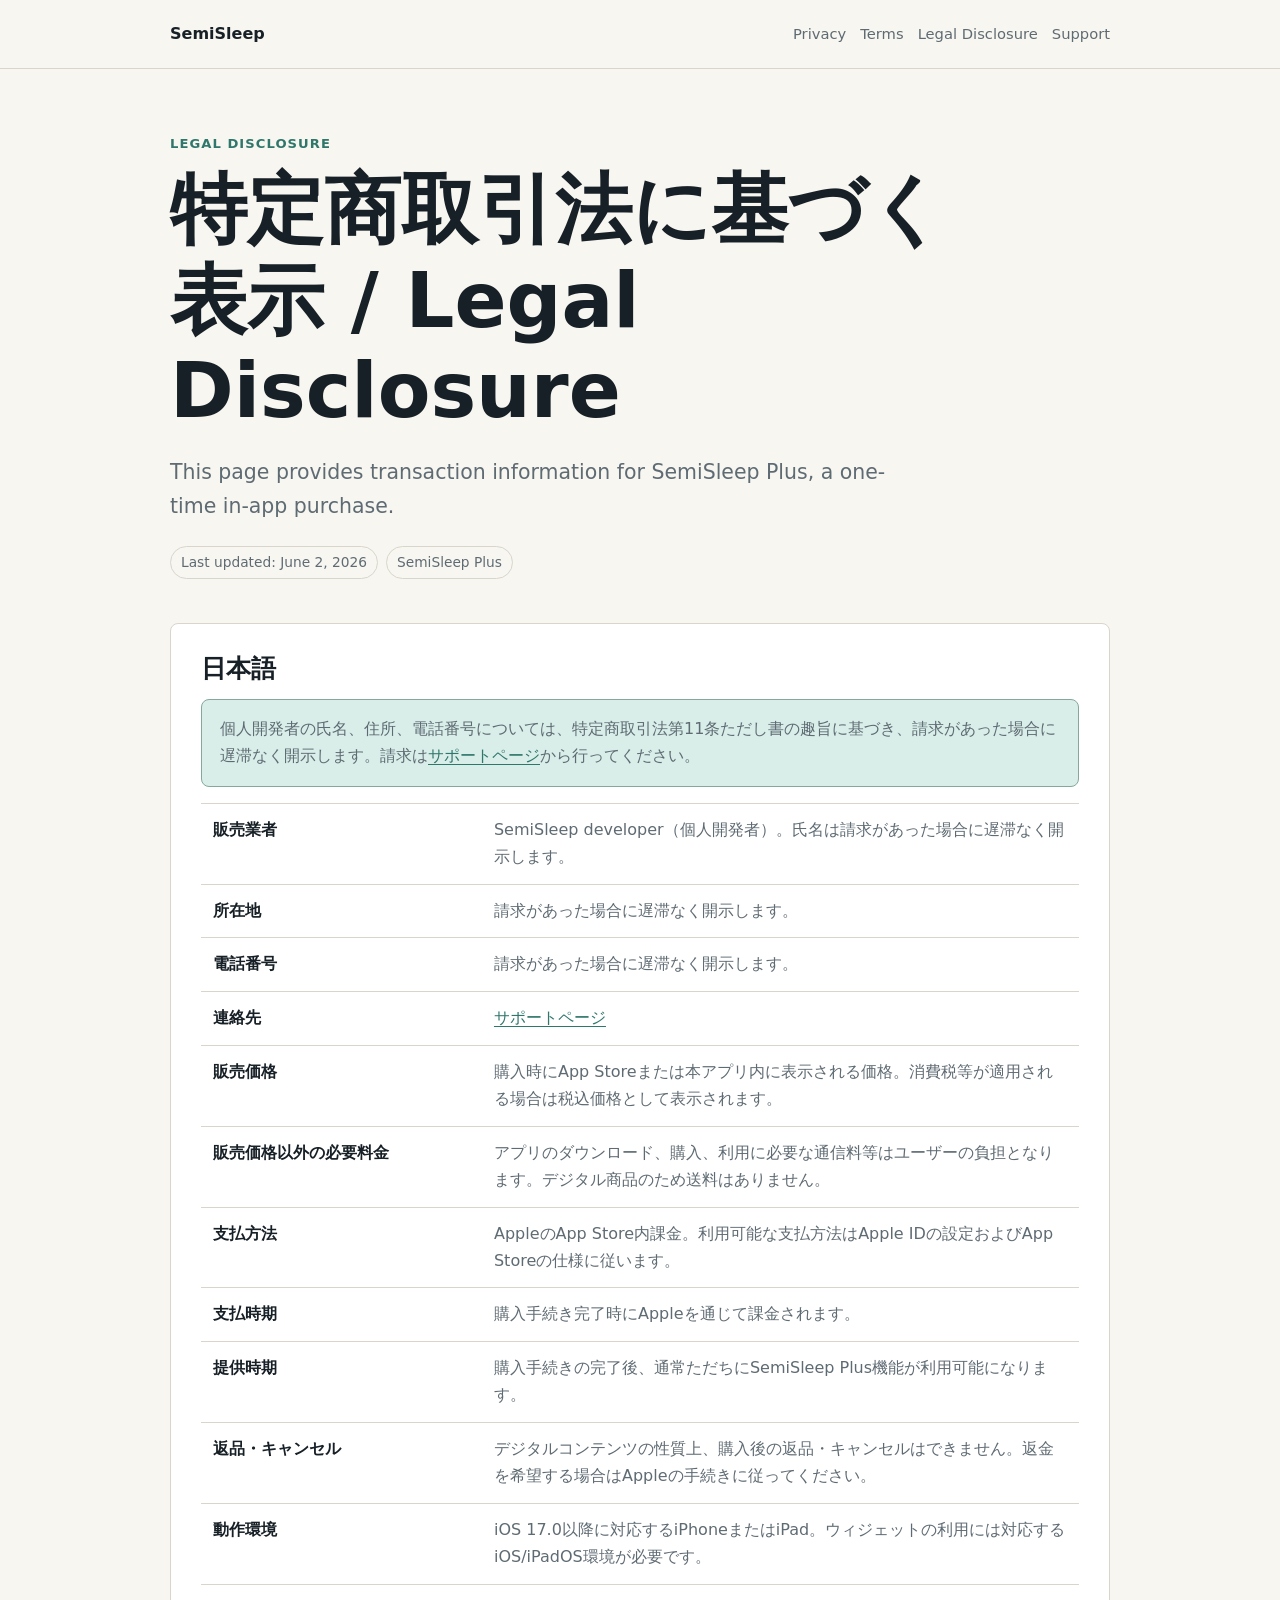
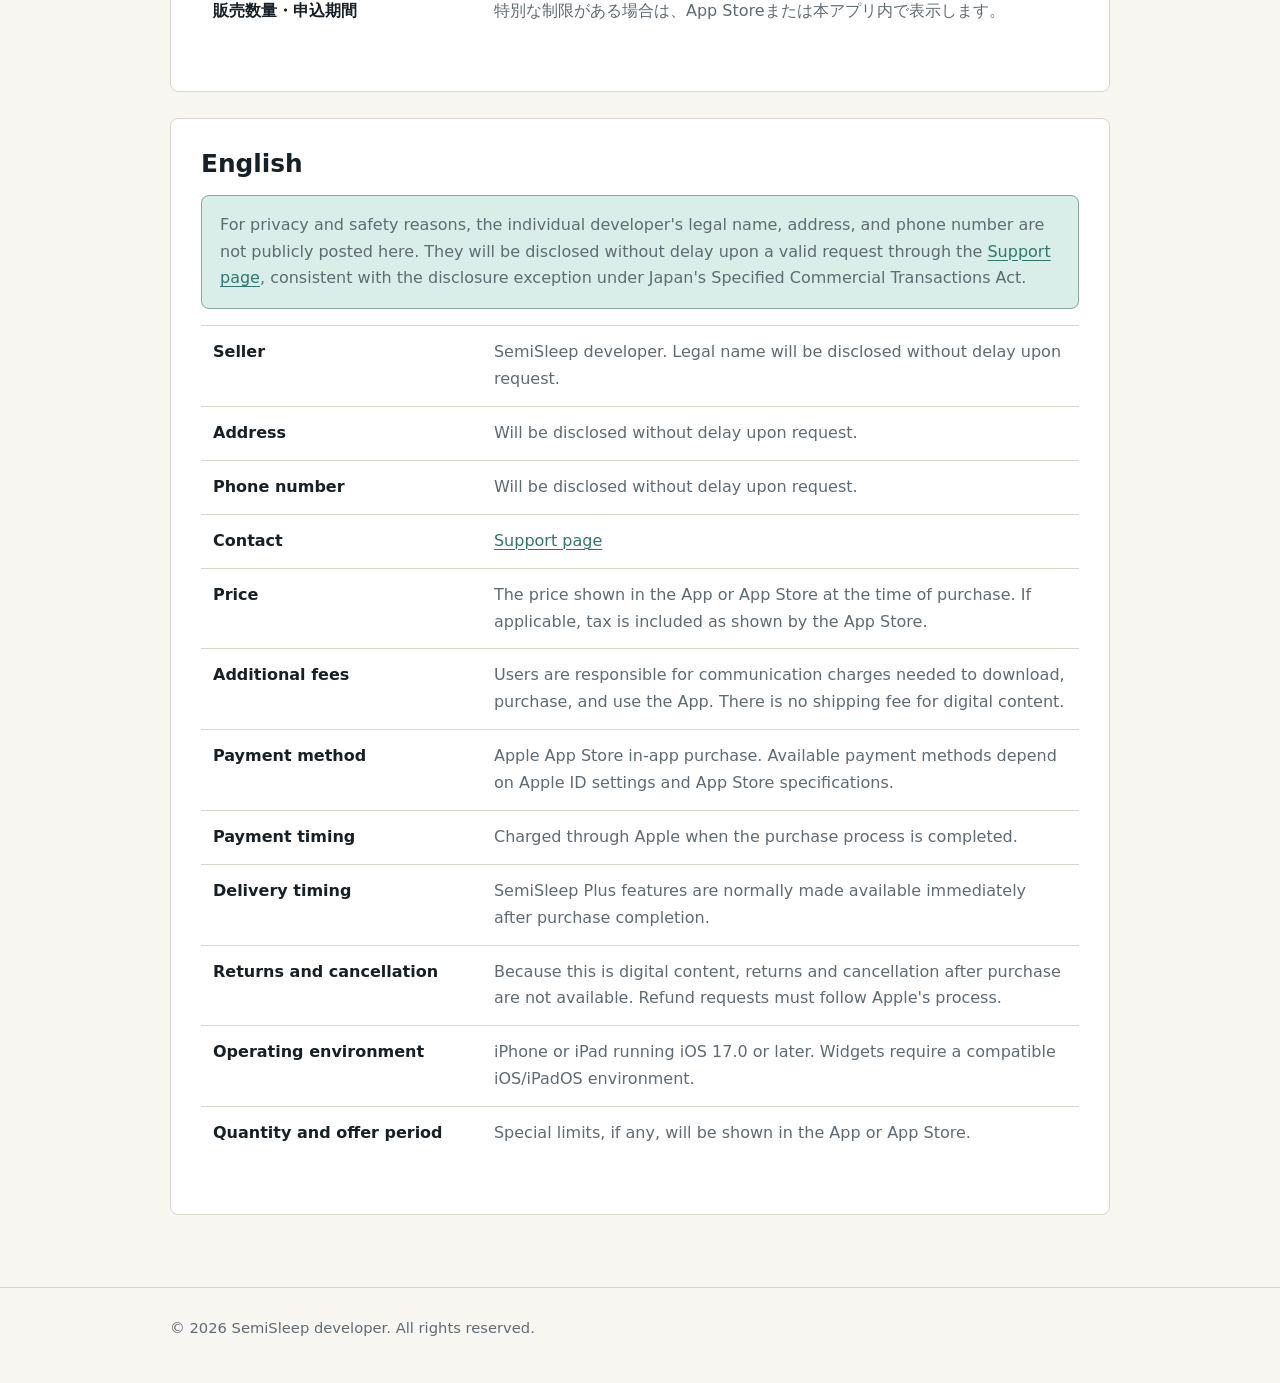
==== legal-disclosure/index.html @ 7b2f728a "Add SemiSleep legal pages" ====
<!doctype html>
<html lang="ja">
  <head>
    <meta charset="utf-8">
    <meta name="viewport" content="width=device-width, initial-scale=1">
    <title>SemiSleep Legal Disclosure</title>
    <meta name="description" content="Legal disclosure for SemiSleep Plus under Japan's Specified Commercial Transactions Act.">
    <link rel="stylesheet" href="../styles.css">
  </head>
  <body>
    <div class="site">
      <header class="topbar">
        <div class="shell">
          <a class="brand" href="../">SemiSleep</a>
          <nav class="nav" aria-label="Legal pages">
            <a href="../privacy-policy/">Privacy</a>
            <a href="../terms/">Terms</a>
            <a href="../legal-disclosure/">Legal Disclosure</a>
            <a href="../support/">Support</a>
          </nav>
        </div>
      </header>

      <main class="shell">
        <section class="hero">
          <p class="eyebrow">Legal Disclosure</p>
          <h1>特定商取引法に基づく表示 / Legal Disclosure</h1>
          <p class="lede">
            This page provides transaction information for SemiSleep Plus, a one-time in-app purchase.
          </p>
          <div class="meta">
            <span class="pill">Last updated: June 2, 2026</span>
            <span class="pill">SemiSleep Plus</span>
          </div>
        </section>

        <section class="doc">
          <article class="panel" lang="ja">
            <h2>日本語</h2>
            <p class="notice">
              個人開発者の氏名、住所、電話番号については、特定商取引法第11条ただし書の趣旨に基づき、請求があった場合に遅滞なく開示します。請求は<a href="../support/">サポートページ</a>から行ってください。
            </p>

            <table class="table">
              <tbody>
                <tr>
                  <th>販売業者</th>
                  <td>SemiSleep developer（個人開発者）。氏名は請求があった場合に遅滞なく開示します。</td>
                </tr>
                <tr>
                  <th>所在地</th>
                  <td>請求があった場合に遅滞なく開示します。</td>
                </tr>
                <tr>
                  <th>電話番号</th>
                  <td>請求があった場合に遅滞なく開示します。</td>
                </tr>
                <tr>
                  <th>連絡先</th>
                  <td><a href="../support/">サポートページ</a></td>
                </tr>
                <tr>
                  <th>販売価格</th>
                  <td>購入時にApp Storeまたは本アプリ内に表示される価格。消費税等が適用される場合は税込価格として表示されます。</td>
                </tr>
                <tr>
                  <th>販売価格以外の必要料金</th>
                  <td>アプリのダウンロード、購入、利用に必要な通信料等はユーザーの負担となります。デジタル商品のため送料はありません。</td>
                </tr>
                <tr>
                  <th>支払方法</th>
                  <td>AppleのApp Store内課金。利用可能な支払方法はApple IDの設定およびApp Storeの仕様に従います。</td>
                </tr>
                <tr>
                  <th>支払時期</th>
                  <td>購入手続き完了時にAppleを通じて課金されます。</td>
                </tr>
                <tr>
                  <th>提供時期</th>
                  <td>購入手続きの完了後、通常ただちにSemiSleep Plus機能が利用可能になります。</td>
                </tr>
                <tr>
                  <th>返品・キャンセル</th>
                  <td>デジタルコンテンツの性質上、購入後の返品・キャンセルはできません。返金を希望する場合はAppleの手続きに従ってください。</td>
                </tr>
                <tr>
                  <th>動作環境</th>
                  <td>iOS 17.0以降に対応するiPhoneまたはiPad。ウィジェットの利用には対応するiOS/iPadOS環境が必要です。</td>
                </tr>
                <tr>
                  <th>販売数量・申込期間</th>
                  <td>特別な制限がある場合は、App Storeまたは本アプリ内で表示します。</td>
                </tr>
              </tbody>
            </table>
          </article>

          <article class="panel" lang="en">
            <h2>English</h2>
            <p class="notice">
              For privacy and safety reasons, the individual developer's legal name, address, and phone number are not publicly posted here. They will be disclosed without delay upon a valid request through the <a href="../support/">Support page</a>, consistent with the disclosure exception under Japan's Specified Commercial Transactions Act.
            </p>

            <table class="table">
              <tbody>
                <tr>
                  <th>Seller</th>
                  <td>SemiSleep developer. Legal name will be disclosed without delay upon request.</td>
                </tr>
                <tr>
                  <th>Address</th>
                  <td>Will be disclosed without delay upon request.</td>
                </tr>
                <tr>
                  <th>Phone number</th>
                  <td>Will be disclosed without delay upon request.</td>
                </tr>
                <tr>
                  <th>Contact</th>
                  <td><a href="../support/">Support page</a></td>
                </tr>
                <tr>
                  <th>Price</th>
                  <td>The price shown in the App or App Store at the time of purchase. If applicable, tax is included as shown by the App Store.</td>
                </tr>
                <tr>
                  <th>Additional fees</th>
                  <td>Users are responsible for communication charges needed to download, purchase, and use the App. There is no shipping fee for digital content.</td>
                </tr>
                <tr>
                  <th>Payment method</th>
                  <td>Apple App Store in-app purchase. Available payment methods depend on Apple ID settings and App Store specifications.</td>
                </tr>
                <tr>
                  <th>Payment timing</th>
                  <td>Charged through Apple when the purchase process is completed.</td>
                </tr>
                <tr>
                  <th>Delivery timing</th>
                  <td>SemiSleep Plus features are normally made available immediately after purchase completion.</td>
                </tr>
                <tr>
                  <th>Returns and cancellation</th>
                  <td>Because this is digital content, returns and cancellation after purchase are not available. Refund requests must follow Apple's process.</td>
                </tr>
                <tr>
                  <th>Operating environment</th>
                  <td>iPhone or iPad running iOS 17.0 or later. Widgets require a compatible iOS/iPadOS environment.</td>
                </tr>
                <tr>
                  <th>Quantity and offer period</th>
                  <td>Special limits, if any, will be shown in the App or App Store.</td>
                </tr>
              </tbody>
            </table>
          </article>
        </section>
      </main>

      <footer class="footer">
        <div class="shell">© 2026 SemiSleep developer. All rights reserved.</div>
      </footer>
    </div>
  </body>
</html>
---- styles.css ----
:root {
  color-scheme: light dark;
  --ink: #172026;
  --muted: #5f6b73;
  --paper: #f7f6f1;
  --panel: #ffffff;
  --line: #d9d5ca;
  --accent: #2f766b;
  --accent-soft: #d9eee9;
  --shadow: 0 18px 54px rgba(23, 32, 38, 0.12);
}

@media (prefers-color-scheme: dark) {
  :root {
    --ink: #eef3ef;
    --muted: #afbab4;
    --paper: #141817;
    --panel: #1e2422;
    --line: #343c38;
    --accent: #86d3c4;
    --accent-soft: #243d38;
    --shadow: 0 18px 54px rgba(0, 0, 0, 0.34);
  }
}

* {
  box-sizing: border-box;
}

html {
  font-family: Inter, ui-sans-serif, system-ui, -apple-system, BlinkMacSystemFont, "Segoe UI", sans-serif;
  background: var(--paper);
  color: var(--ink);
}

body {
  margin: 0;
  line-height: 1.68;
}

a {
  color: var(--accent);
  text-decoration-thickness: 0.08em;
  text-underline-offset: 0.18em;
}

.site {
  min-height: 100vh;
}

.shell {
  width: min(100% - 32px, 940px);
  margin: 0 auto;
}

.topbar {
  border-bottom: 1px solid var(--line);
  background: color-mix(in srgb, var(--paper) 88%, transparent);
}

.topbar .shell {
  display: flex;
  align-items: center;
  justify-content: space-between;
  gap: 20px;
  min-height: 68px;
}

.brand {
  color: var(--ink);
  font-size: 1rem;
  font-weight: 760;
  letter-spacing: 0;
  text-decoration: none;
}

.nav {
  display: flex;
  flex-wrap: wrap;
  justify-content: flex-end;
  gap: 14px;
  font-size: 0.92rem;
}

.nav a {
  color: var(--muted);
  text-decoration: none;
}

.nav a:hover {
  color: var(--accent);
}

.hero {
  padding: 64px 0 38px;
}

.eyebrow {
  margin: 0 0 10px;
  color: var(--accent);
  font-size: 0.82rem;
  font-weight: 760;
  letter-spacing: 0.08em;
  text-transform: uppercase;
}

h1,
h2,
h3 {
  line-height: 1.18;
  letter-spacing: 0;
}

h1 {
  max-width: 780px;
  margin: 0;
  font-size: clamp(2.2rem, 6vw, 4.8rem);
}

.lede {
  max-width: 720px;
  margin: 18px 0 0;
  color: var(--muted);
  font-size: clamp(1.05rem, 2.2vw, 1.28rem);
}

.grid {
  display: grid;
  grid-template-columns: repeat(2, minmax(0, 1fr));
  gap: 16px;
  padding: 18px 0 72px;
}

.card {
  min-height: 188px;
  padding: 24px;
  border: 1px solid var(--line);
  border-radius: 8px;
  background: var(--panel);
  box-shadow: var(--shadow);
  text-decoration: none;
}

.card h2 {
  margin: 0 0 10px;
  color: var(--ink);
  font-size: 1.2rem;
}

.card p {
  margin: 0;
  color: var(--muted);
}

.doc {
  display: grid;
  grid-template-columns: minmax(0, 1fr);
  gap: 26px;
  padding: 6px 0 72px;
}

.panel {
  padding: 30px;
  border: 1px solid var(--line);
  border-radius: 8px;
  background: var(--panel);
}

.panel h2 {
  margin: 0 0 16px;
  font-size: 1.55rem;
}

.panel h3 {
  margin: 28px 0 8px;
  font-size: 1.05rem;
}

.panel p,
.panel li {
  color: var(--muted);
}

.panel p {
  margin: 0 0 14px;
}

.panel ul {
  margin: 8px 0 18px;
  padding-left: 1.2rem;
}

.meta {
  display: inline-flex;
  flex-wrap: wrap;
  gap: 8px;
  margin-top: 22px;
}

.pill {
  display: inline-flex;
  align-items: center;
  min-height: 30px;
  padding: 4px 10px;
  border: 1px solid var(--line);
  border-radius: 999px;
  color: var(--muted);
  font-size: 0.86rem;
}

.notice {
  padding: 16px 18px;
  border: 1px solid color-mix(in srgb, var(--accent) 48%, var(--line));
  border-radius: 8px;
  background: var(--accent-soft);
  color: var(--ink);
}

.table {
  width: 100%;
  border-collapse: collapse;
  margin: 16px 0 24px;
}

.table th,
.table td {
  padding: 13px 12px;
  border-top: 1px solid var(--line);
  text-align: left;
  vertical-align: top;
}

.table th {
  width: 32%;
  color: var(--ink);
  font-weight: 720;
}

.table td {
  color: var(--muted);
}

.footer {
  border-top: 1px solid var(--line);
  padding: 28px 0 42px;
  color: var(--muted);
  font-size: 0.92rem;
}

@media (max-width: 720px) {
  .topbar .shell {
    align-items: flex-start;
    flex-direction: column;
    gap: 8px;
    padding: 16px 0;
  }

  .nav {
    justify-content: flex-start;
  }

  .hero {
    padding-top: 44px;
  }

  .grid {
    grid-template-columns: 1fr;
  }

  .panel {
    padding: 22px;
  }

  .table,
  .table tbody,
  .table tr,
  .table th,
  .table td {
    display: block;
    width: 100%;
  }

  .table td {
    padding-top: 4px;
  }
}
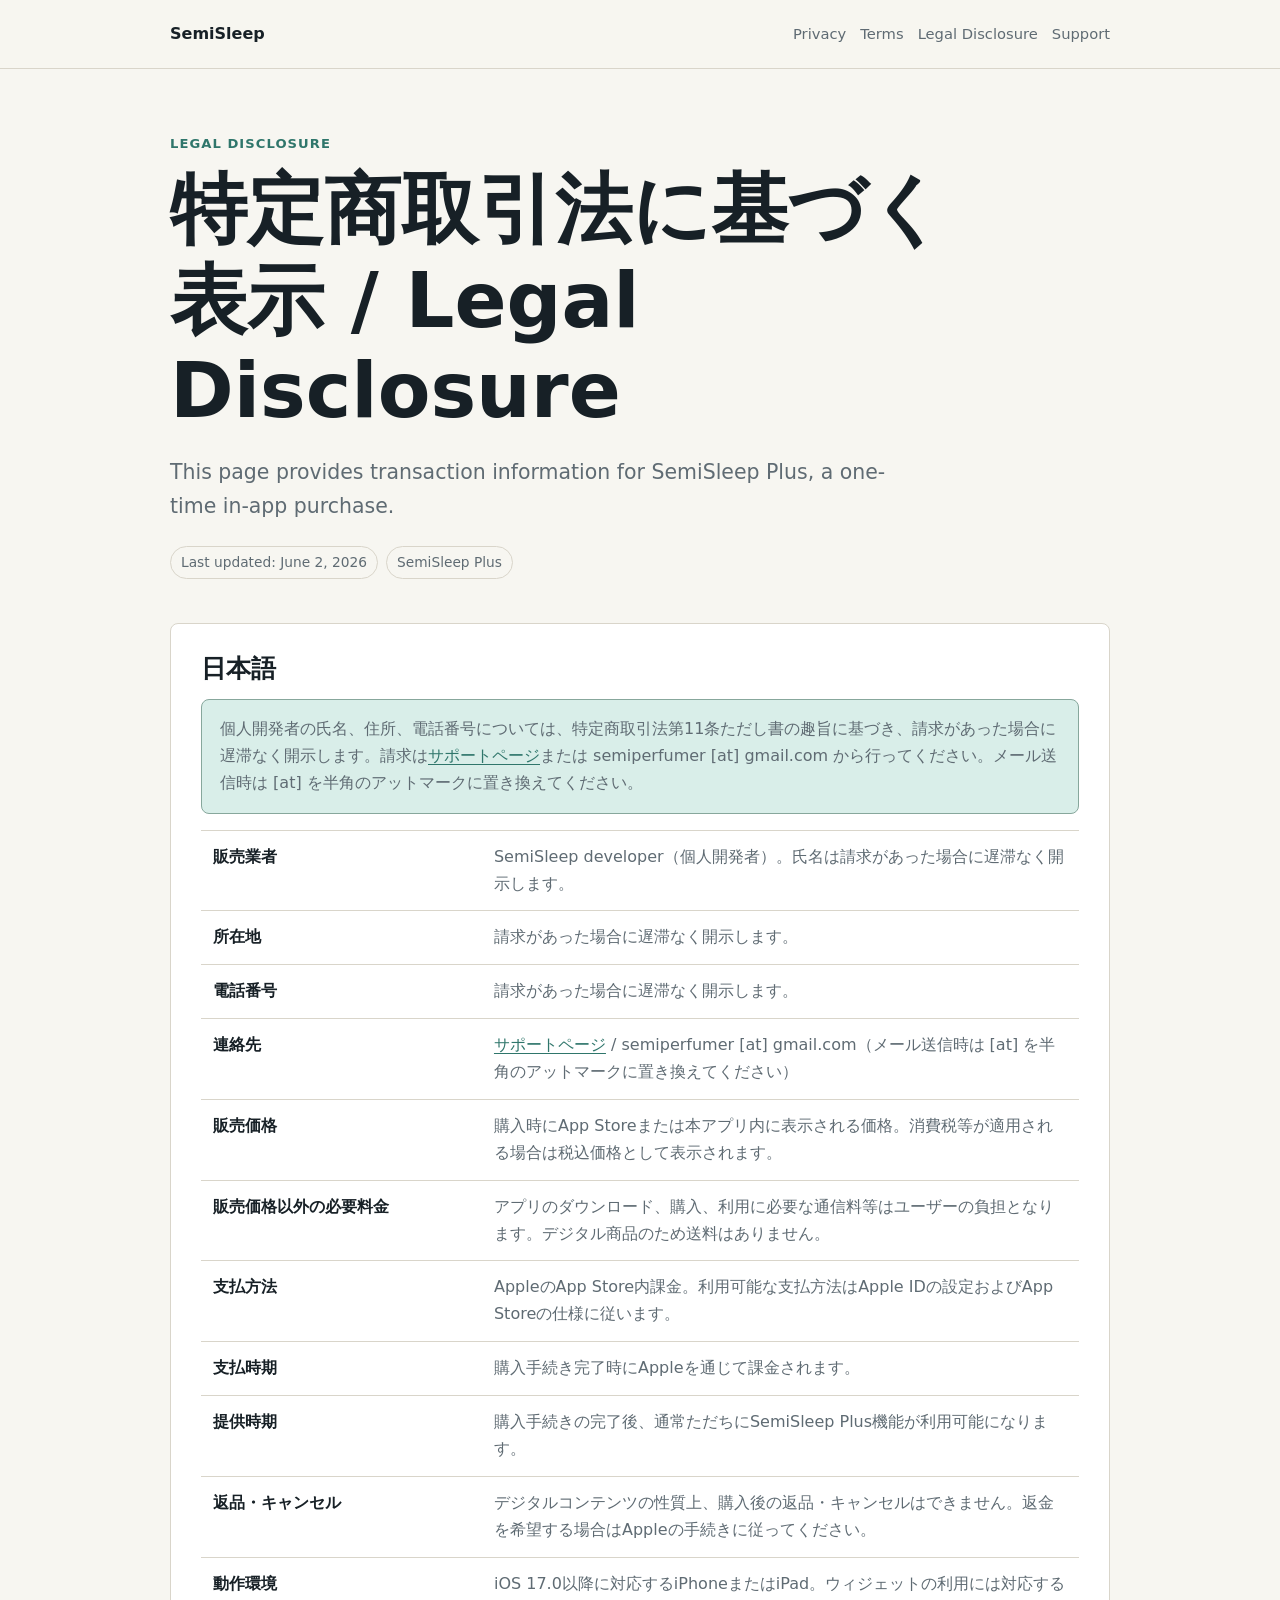
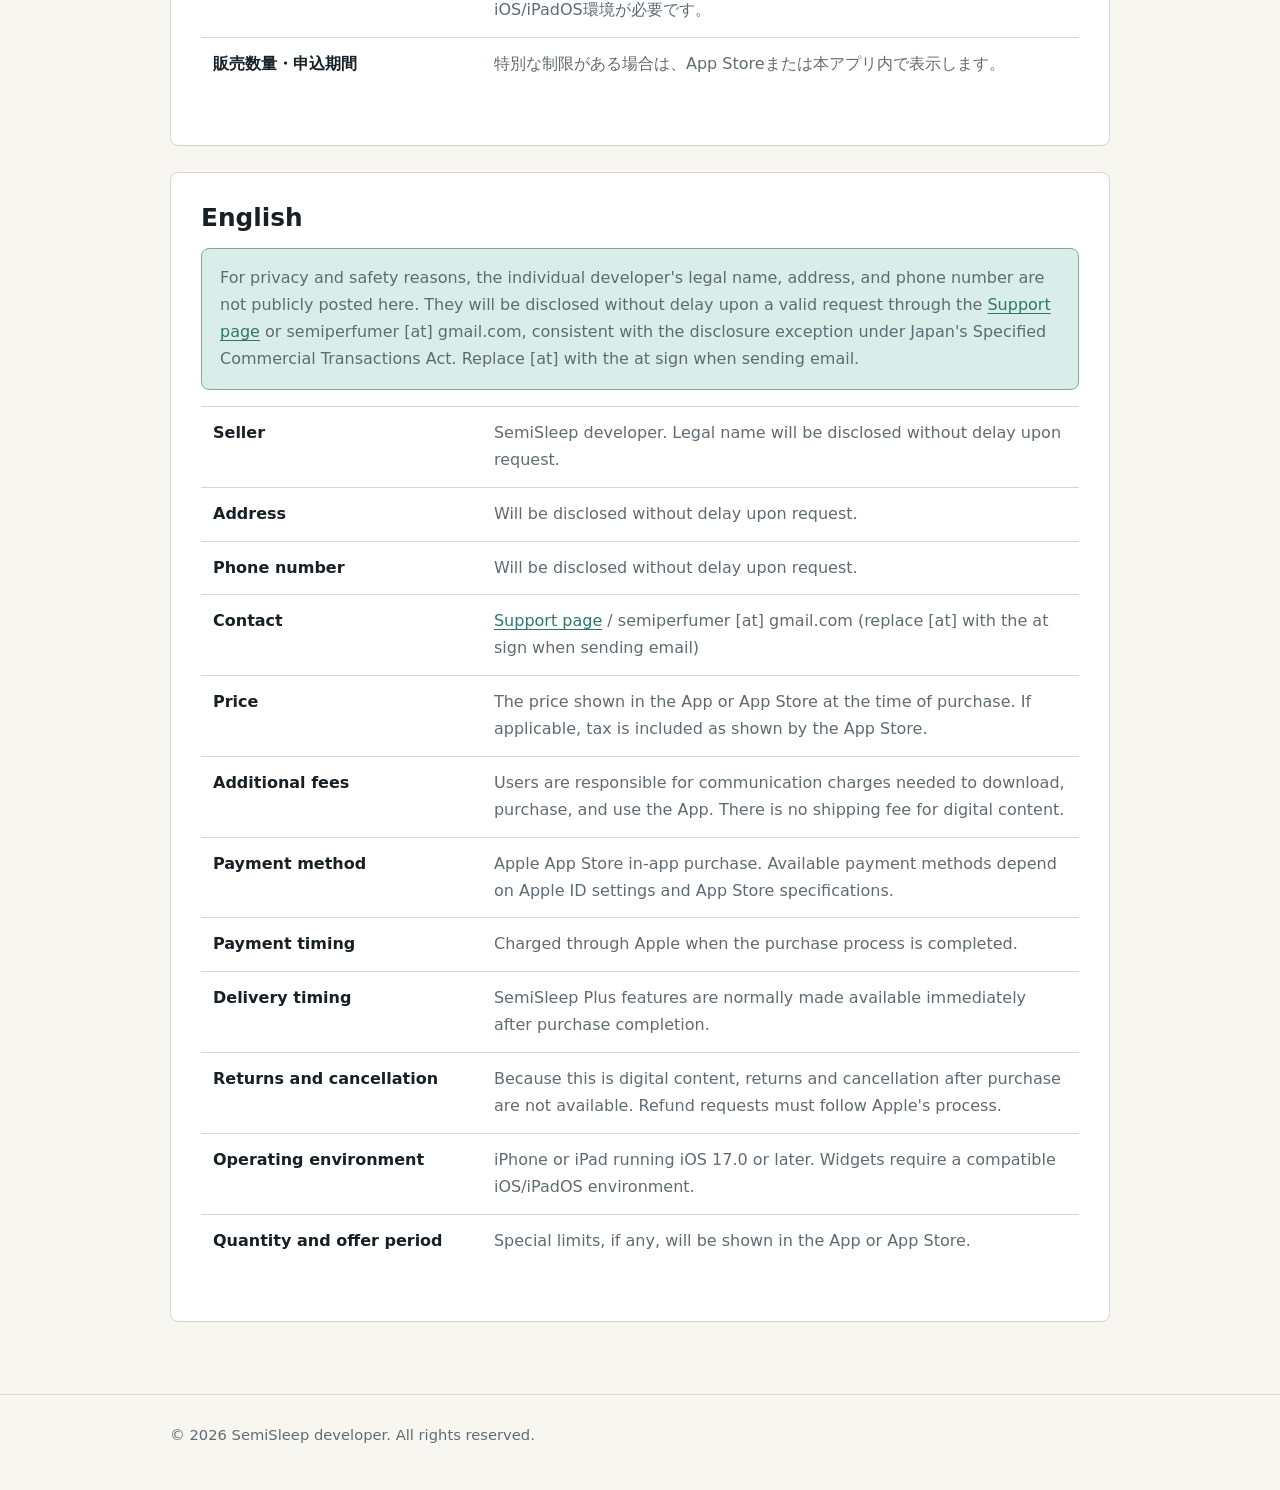
==== commit 2344a4e1: "Add public support email" ====
--- a/legal-disclosure/index.html
+++ b/legal-disclosure/index.html
@@ -38,7 +38,7 @@
           <article class="panel" lang="ja">
             <h2>日本語</h2>
             <p class="notice">
-              個人開発者の氏名、住所、電話番号については、特定商取引法第11条ただし書の趣旨に基づき、請求があった場合に遅滞なく開示します。請求は<a href="../support/">サポートページ</a>から行ってください。
+              個人開発者の氏名、住所、電話番号については、特定商取引法第11条ただし書の趣旨に基づき、請求があった場合に遅滞なく開示します。請求は<a href="../support/">サポートページ</a>または semiperfumer [at] gmail.com から行ってください。メール送信時は [at] を半角のアットマークに置き換えてください。
             </p>
 
             <table class="table">
@@ -57,7 +57,7 @@
                 </tr>
                 <tr>
                   <th>連絡先</th>
-                  <td><a href="../support/">サポートページ</a></td>
+                  <td><a href="../support/">サポートページ</a> / semiperfumer [at] gmail.com（メール送信時は [at] を半角のアットマークに置き換えてください）</td>
                 </tr>
                 <tr>
                   <th>販売価格</th>
@@ -98,7 +98,7 @@
           <article class="panel" lang="en">
             <h2>English</h2>
             <p class="notice">
-              For privacy and safety reasons, the individual developer's legal name, address, and phone number are not publicly posted here. They will be disclosed without delay upon a valid request through the <a href="../support/">Support page</a>, consistent with the disclosure exception under Japan's Specified Commercial Transactions Act.
+              For privacy and safety reasons, the individual developer's legal name, address, and phone number are not publicly posted here. They will be disclosed without delay upon a valid request through the <a href="../support/">Support page</a> or semiperfumer [at] gmail.com, consistent with the disclosure exception under Japan's Specified Commercial Transactions Act. Replace [at] with the at sign when sending email.
             </p>
 
             <table class="table">
@@ -117,7 +117,7 @@
                 </tr>
                 <tr>
                   <th>Contact</th>
-                  <td><a href="../support/">Support page</a></td>
+                  <td><a href="../support/">Support page</a> / semiperfumer [at] gmail.com (replace [at] with the at sign when sending email)</td>
                 </tr>
                 <tr>
                   <th>Price</th>
